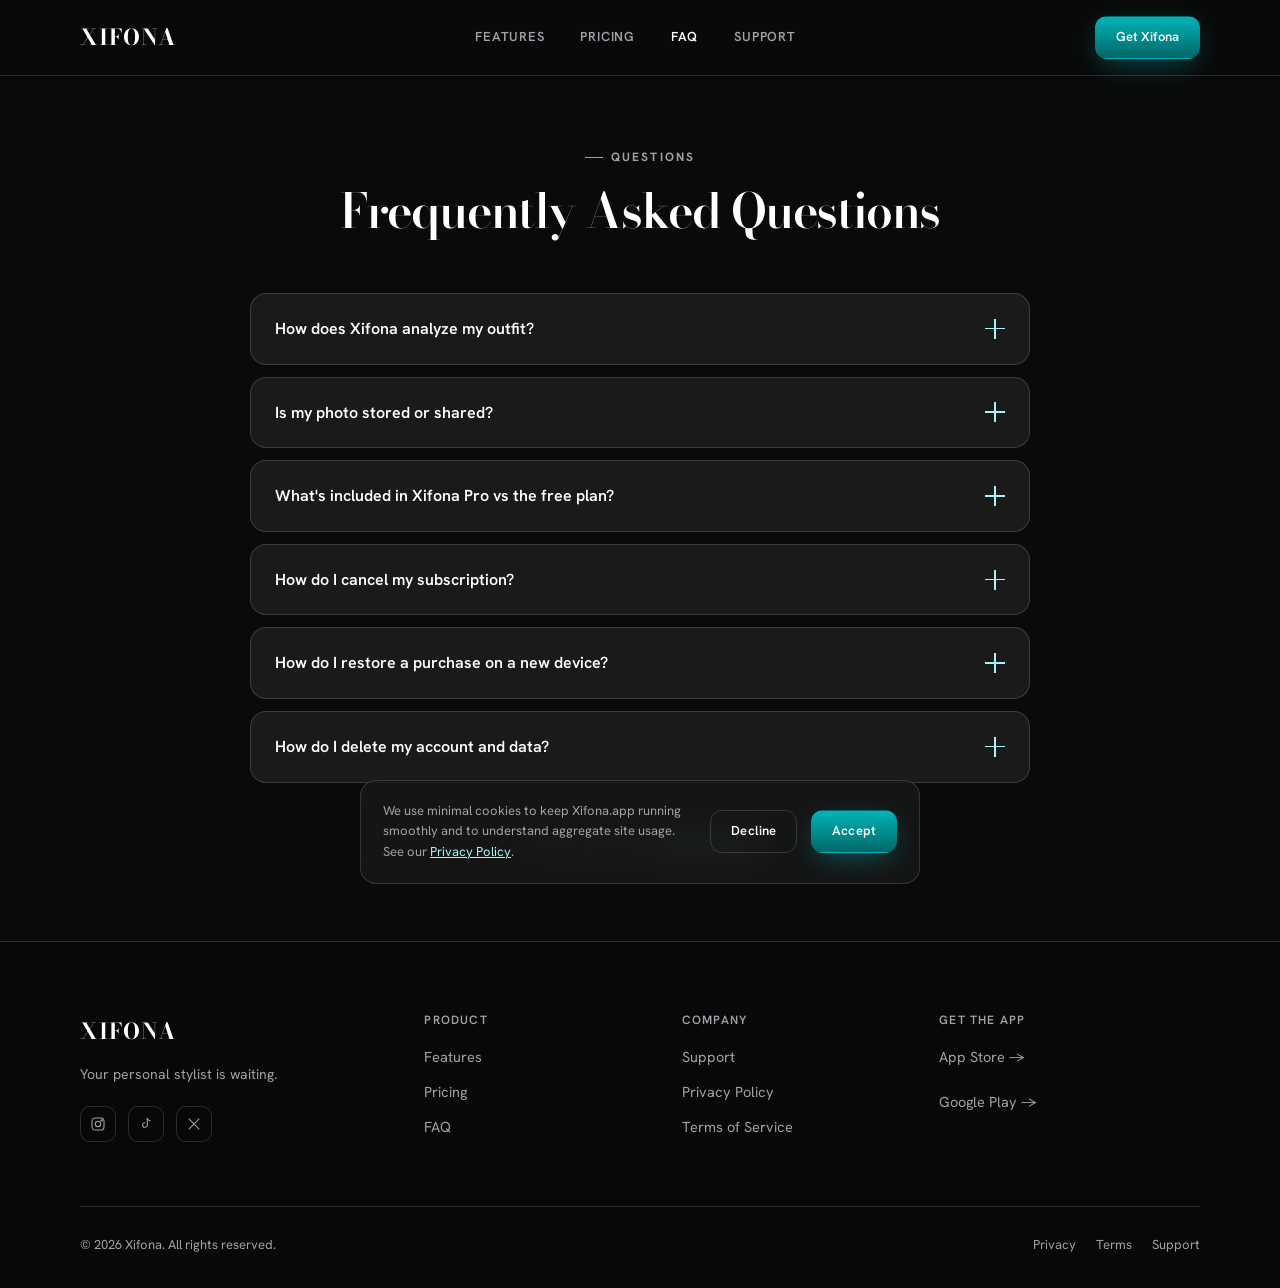
==== faq.html @ 8d1175ef "first commit" ====
<!doctype html>
<html lang="en">
<head>
<meta charset="UTF-8">
<meta name="viewport" content="width=device-width, initial-scale=1">
<title>FAQ — Xifona</title>
<meta name="description" content="Answers to common questions about how Xifona analyzes outfits, what's included in Xifona Pro, subscriptions, and account data.">
<link rel="canonical" href="https://www.xifona.app/faq.html">

<meta property="og:type" content="website">
<meta property="og:title" content="FAQ — Xifona">
<meta property="og:description" content="Answers to common questions about Xifona and Xifona Pro.">
<meta property="og:url" content="https://www.xifona.app/faq.html">
<meta property="og:image" content="https://www.xifona.app/images/og-image.jpg">
<meta property="og:site_name" content="Xifona">
<meta name="twitter:card" content="summary_large_image">

<link rel="icon" type="image/svg+xml" href="images/favicon.svg">
<link rel="manifest" href="site.webmanifest">
<meta name="theme-color" content="#0A0A0A">

<link rel="preconnect" href="https://fonts.googleapis.com">
<link rel="preconnect" href="https://fonts.gstatic.com" crossorigin>
<link href="https://fonts.googleapis.com/css2?family=Bodoni+Moda:ital,wght@0,500;0,600;0,700;1,500;1,600&amp;family=Hanken+Grotesk:wght@400;500;600;700&amp;display=swap" rel="stylesheet">
<link rel="stylesheet" href="css/style.css">

<script type="application/ld+json">
{
  "@context": "https://schema.org",
  "@type": "FAQPage",
  "mainEntity": [
    {"@type": "Question", "name": "How does Xifona analyze my outfit?", "acceptedAnswer": {"@type": "Answer", "text": "Xifona uses computer vision and AI style models to evaluate silhouette, color harmony, and fit from a single photo, returning a Style Score and specific feedback."}},
    {"@type": "Question", "name": "Is my photo stored or shared?", "acceptedAnswer": {"@type": "Answer", "text": "Photos are processed to provide analysis, comparison, and history features. We do not sell your photos. See our Privacy Policy for full details on storage and retention."}},
    {"@type": "Question", "name": "What's included in Xifona Pro vs the free plan?", "acceptedAnswer": {"@type": "Answer", "text": "Free includes 3 style credits. Xifona Pro includes 500 style credits, 40 visualized looks, advanced look analysis, advanced compare looks, improve outfit, and the full AI Style Lab."}},
    {"@type": "Question", "name": "How do I cancel my subscription?", "acceptedAnswer": {"@type": "Answer", "text": "Subscriptions are managed through the Apple App Store or Google Play. You can cancel anytime from your device's subscription settings, at least 24 hours before renewal."}},
    {"@type": "Question", "name": "How do I restore a purchase on a new device?", "acceptedAnswer": {"@type": "Answer", "text": "Sign in with the same Apple ID or Google account used for your original purchase, then use Restore Purchases in the app."}},
    {"@type": "Question", "name": "How do I delete my account and data?", "acceptedAnswer": {"@type": "Answer", "text": "Contact support with a deletion request and we will remove your account and associated data, subject to limited retention required by law or backups."}}
  ]
}
</script>
</head>
<body>
<a class="skip-link" href="#main">Skip to content</a>

<header class="site-header">
  <div class="container nav-inner">
    <a href="index.html" class="logo">XIFONA</a>
    <nav class="site-nav" aria-label="Primary">
      <a href="index.html#features">Features</a>
      <a href="pricing.html">Pricing</a>
      <a href="faq.html" class="active">FAQ</a>
      <a href="support.html">Support</a>
    </nav>
    <a href="pricing.html" class="btn btn-primary btn-small nav-cta">Get Xifona</a>
    <button class="nav-toggle" aria-label="Toggle menu" aria-expanded="false"><span></span></button>
  </div>
  <div class="mobile-menu" id="mobile-menu">
    <a href="index.html#features">Features</a>
    <a href="pricing.html">Pricing</a>
    <a href="faq.html">FAQ</a>
    <a href="support.html">Support</a>
    <a href="pricing.html" class="btn btn-primary btn-block">Get Xifona</a>
  </div>
</header>

<main id="main">
  <section style="padding-top:56px;">
    <div class="container">
      <div class="section-head center">
        <p class="eyebrow muted" style="justify-content:center">Questions</p>
        <h1 style="font-size:clamp(2.2rem,4.5vw,3rem);">Frequently Asked Questions</h1>
      </div>

      <div class="faq-list">
        <div class="faq-item">
          <button class="faq-question" aria-expanded="false">How does Xifona analyze my outfit?<span class="plus"></span></button>
          <div class="faq-answer"><div class="faq-answer-inner"><p>Xifona uses computer vision and AI style models to evaluate silhouette, color harmony, and fit from a single photo, returning a Style Score and specific, actionable feedback.</p></div></div>
        </div>
        <div class="faq-item">
          <button class="faq-question" aria-expanded="false">Is my photo stored or shared?<span class="plus"></span></button>
          <div class="faq-answer"><div class="faq-answer-inner"><p>Your photos are processed to power analysis, comparison, and look history. We don't sell your photos to third parties. Read the full <a href="privacy.html" style="color:var(--accent-cyan);text-decoration:underline;">Privacy Policy</a> for details on storage and retention.</p></div></div>
        </div>
        <div class="faq-item">
          <button class="faq-question" aria-expanded="false">What's included in Xifona Pro vs the free plan?<span class="plus"></span></button>
          <div class="faq-answer"><div class="faq-answer-inner"><p>Free includes 3 style credits. Xifona Pro includes 500 style credits, 40 visualized looks, advanced look analysis, advanced compare looks, improve outfit, and the full AI Style Lab. See the <a href="pricing.html" style="color:var(--accent-cyan);text-decoration:underline;">Pricing</a> page for the full breakdown.</p></div></div>
        </div>
        <div class="faq-item">
          <button class="faq-question" aria-expanded="false">How do I cancel my subscription?<span class="plus"></span></button>
          <div class="faq-answer"><div class="faq-answer-inner"><p>Subscriptions are billed and managed through the Apple App Store or Google Play. You can cancel anytime from your device's subscription settings — just do it at least 24 hours before your renewal date to avoid another charge.</p></div></div>
        </div>
        <div class="faq-item">
          <button class="faq-question" aria-expanded="false">How do I restore a purchase on a new device?<span class="plus"></span></button>
          <div class="faq-answer"><div class="faq-answer-inner"><p>Sign in with the same Apple ID or Google account used for your original purchase, then tap Restore Purchases in the app's settings.</p></div></div>
        </div>
        <div class="faq-item">
          <button class="faq-question" aria-expanded="false">How do I delete my account and data?<span class="plus"></span></button>
          <div class="faq-answer"><div class="faq-answer-inner"><p>Contact <a href="support.html" style="color:var(--accent-cyan);text-decoration:underline;">Support</a> with a deletion request and we'll remove your account and associated data, subject to limited retention required by law or backups.</p></div></div>
        </div>
      </div>

      <div class="text-center" style="margin-top:48px;">
        <p style="font-size:14px;">Still have questions? <a href="support.html" style="color:var(--accent-cyan);text-decoration:underline;">Contact Support</a></p>
      </div>
    </div>
  </section>
</main>

<footer class="site-footer">
  <div class="container">
    <div class="footer-grid">
      <div class="footer-brand">
        <span class="logo">XIFONA</span>
        <p>Your personal stylist is waiting.</p>
        <div class="social-icons">
          <a href="[INSTAGRAM_URL]" data-cfg-href="INSTAGRAM_URL" aria-label="Instagram"><svg width="16" height="16" viewBox="0 0 24 24" fill="none" stroke="currentColor" stroke-width="1.6"><rect x="3" y="3" width="18" height="18" rx="5"/><circle cx="12" cy="12" r="4"/><circle cx="17.5" cy="6.5" r="1"/></svg></a>
          <a href="[TIKTOK_URL]" data-cfg-href="TIKTOK_URL" aria-label="TikTok"><svg width="16" height="16" viewBox="0 0 24 24" fill="none" stroke="currentColor" stroke-width="1.6"><path d="M14 3v10.5a3.5 3.5 0 1 1-3-3.46"/><path d="M14 3c.5 2.5 2 4 5 4.5"/></svg></a>
          <a href="[X_URL]" data-cfg-href="X_URL" aria-label="X"><svg width="16" height="16" viewBox="0 0 24 24" fill="none" stroke="currentColor" stroke-width="1.6"><path d="M4 4l16 16M20 4 4 20"/></svg></a>
        </div>
      </div>
      <div class="footer-col">
        <h4>Product</h4>
        <a href="index.html#features">Features</a>
        <a href="pricing.html">Pricing</a>
        <a href="faq.html">FAQ</a>
      </div>
      <div class="footer-col">
        <h4>Company</h4>
        <a href="support.html">Support</a>
        <a href="privacy.html">Privacy Policy</a>
        <a href="terms.html">Terms of Service</a>
      </div>
      <div class="footer-col">
        <h4>Get The App</h4>
        <div class="footer-store">
          <a href="[APP_STORE_URL]" data-cfg-href="APP_STORE_URL">App Store &rarr;</a>
          <a href="[PLAY_STORE_URL]" data-cfg-href="PLAY_STORE_URL">Google Play &rarr;</a>
        </div>
      </div>
    </div>
    <div class="footer-bottom">
      <p>&copy; 2026 Xifona. All rights reserved.</p>
      <div class="footer-legal-links">
        <a href="privacy.html">Privacy</a>
        <a href="terms.html">Terms</a>
        <a href="support.html">Support</a>
      </div>
    </div>
  </div>
</footer>

<div class="cookie-banner" role="dialog" aria-label="Cookie consent">
  <p>We use minimal cookies to keep Xifona.app running smoothly and to understand aggregate site usage. See our <a href="privacy.html" style="color:var(--accent-cyan);text-decoration:underline;">Privacy Policy</a>.</p>
  <div class="btn-row">
    <button class="btn btn-ghost btn-small" data-cookie-action="declined">Decline</button>
    <button class="btn btn-primary btn-small" data-cookie-action="accepted">Accept</button>
  </div>
</div>

<script src="js/config.js"></script>
<script src="js/main.js"></script>
</body>
</html>
---- css/style.css ----
/* ==========================================================================
   Xifona — design tokens
   ========================================================================== */
:root {
  --bg: #0A0A0A;
  --surface: #1A1A1A;
  --surface-high: #2A2A2A;
  --text-primary: #FFFFFF;
  --text-secondary: #A1A1AA;
  --accent-cyan: #A5F3FC;
  --accent-silver: #C0C0C4;
  --tertiary: #E0E0FF;
  --border: rgba(255, 255, 255, 0.15);
  --error: #FFB4AB;
  --glass: rgba(26, 26, 26, 0.70);
  --btn-start: #00B3B6;
  --btn-end: #026768;
  --neon-purple: #9B5CFF;
  --electric-blue: #00D4FF;
  --deep-void: #07050F;

  --font-display: "Bodoni Moda", "Times New Roman", serif;
  --font-body: "Hanken Grotesk", -apple-system, BlinkMacSystemFont, "Segoe UI", sans-serif;

  --radius-card: 20px;
  --radius-btn: 12px;
  --radius-chip: 14px;

  --container-max: 1200px;
  --header-h: 76px;
}

/* ==========================================================================
   Reset
   ========================================================================== */
*, *::before, *::after { box-sizing: border-box; }
html { scroll-behavior: smooth; }
body, h1, h2, h3, h4, p, figure, blockquote, dl, dd, ul, ol { margin: 0; }
ul[class], ol[class] { list-style: none; padding: 0; }
img, picture, svg { display: block; max-width: 100%; }
input, button, textarea, select { font: inherit; color: inherit; }
button { cursor: pointer; }
a { color: inherit; text-decoration: none; }

@media (prefers-reduced-motion: reduce) {
  html { scroll-behavior: auto; }
  *, *::before, *::after {
    animation-duration: 0.01ms !important;
    animation-iteration-count: 1 !important;
    transition-duration: 0.01ms !important;
    scroll-behavior: auto !important;
  }
}

body {
  background: var(--bg);
  color: var(--text-primary);
  font-family: var(--font-body);
  font-size: 16px;
  line-height: 1.6;
  -webkit-font-smoothing: antialiased;
  overflow-x: hidden;
}

::selection { background: var(--btn-start); color: #05130f; }

a:focus-visible,
button:focus-visible,
input:focus-visible,
textarea:focus-visible {
  outline: 2px solid var(--accent-cyan);
  outline-offset: 3px;
  border-radius: 4px;
}

.container {
  width: 100%;
  max-width: var(--container-max);
  margin-inline: auto;
  padding-inline: 24px;
}

@media (min-width: 768px) {
  .container { padding-inline: 40px; }
}

.visually-hidden {
  position: absolute;
  width: 1px; height: 1px;
  padding: 0; margin: -1px;
  overflow: hidden;
  clip: rect(0, 0, 0, 0);
  white-space: nowrap;
  border: 0;
}

.skip-link {
  position: absolute;
  left: 16px; top: -60px;
  background: var(--surface-high);
  color: var(--text-primary);
  padding: 10px 18px;
  border-radius: 8px;
  z-index: 1000;
  transition: top 0.2s ease;
}
.skip-link:focus { top: 16px; }

/* ==========================================================================
   Typography
   ========================================================================== */
h1, h2, h3, h4 {
  font-family: var(--font-display);
  font-weight: 600;
  line-height: 1.08;
  letter-spacing: -0.02em;
  color: var(--text-primary);
}

h1 { font-size: clamp(2.6rem, 6vw, 4.6rem); letter-spacing: -0.03em; }
h2 { font-size: clamp(2rem, 4.2vw, 3rem); }
h3 { font-size: clamp(1.3rem, 2.2vw, 1.7rem); font-weight: 600; }
h4 { font-size: 1.05rem; font-weight: 600; }

em, i.italic { font-style: italic; color: var(--btn-start); }

p { color: var(--text-secondary); }
p.lead { font-size: clamp(1.05rem, 1.6vw, 1.25rem); color: var(--text-secondary); }

.eyebrow {
  display: inline-flex;
  align-items: center;
  gap: 8px;
  font-family: var(--font-body);
  font-size: 12px;
  font-weight: 700;
  letter-spacing: 0.18em;
  text-transform: uppercase;
  color: var(--accent-cyan);
  margin-bottom: 18px;
}
.eyebrow::before {
  content: "";
  width: 18px; height: 1px;
  background: var(--accent-cyan);
  display: inline-block;
}
.eyebrow.muted { color: var(--text-secondary); }
.eyebrow.muted::before { background: var(--text-secondary); }

.section-head { max-width: 640px; margin-bottom: 56px; }
.section-head.center { margin-inline: auto; text-align: center; }
.section-head p { margin-top: 16px; }

/* ==========================================================================
   Buttons
   ========================================================================== */
.btn {
  display: inline-flex;
  align-items: center;
  justify-content: center;
  gap: 8px;
  padding: 15px 30px;
  border-radius: var(--radius-btn);
  font-family: var(--font-body);
  font-weight: 600;
  font-size: 15px;
  letter-spacing: 0.01em;
  border: 1px solid transparent;
  transition: transform 0.2s ease, box-shadow 0.2s ease, background 0.2s ease, border-color 0.2s ease;
  white-space: nowrap;
}

.btn-primary {
  background: linear-gradient(180deg, var(--btn-start) 0%, var(--btn-end) 100%);
  color: #FFFFFF;
  box-shadow: 0 8px 30px -8px rgba(0, 179, 182, 0.55);
}
.btn-primary:hover { transform: translateY(-2px); box-shadow: 0 12px 36px -6px rgba(0, 179, 182, 0.7); }

.btn-ghost {
  background: transparent;
  border-color: var(--border);
  color: var(--text-primary);
}
.btn-ghost:hover { border-color: var(--accent-silver); background: rgba(255,255,255,0.04); }

.btn-premium {
  background: linear-gradient(135deg, var(--neon-purple) 0%, var(--electric-blue) 100%);
  color: #FFFFFF;
  box-shadow: 0 8px 30px -8px rgba(155, 92, 255, 0.55);
}
.btn-premium:hover { transform: translateY(-2px); box-shadow: 0 12px 36px -6px rgba(0, 212, 255, 0.6); }

.btn-small { padding: 10px 20px; font-size: 13px; }
.btn-block { width: 100%; }

.btn-row {
  display: flex;
  flex-wrap: wrap;
  gap: 14px;
  align-items: center;
}

/* Store badges */
.store-badges {
  display: flex;
  flex-wrap: wrap;
  gap: 12px;
  margin-top: 8px;
}
.store-badge {
  display: inline-flex;
  align-items: center;
  gap: 10px;
  padding: 10px 18px;
  background: var(--surface);
  border: 1px solid var(--border);
  border-radius: 12px;
  transition: border-color 0.2s ease, transform 0.2s ease;
}
.store-badge:hover { border-color: var(--accent-silver); transform: translateY(-2px); }
.store-badge svg { flex-shrink: 0; }
.store-badge .store-text { display: flex; flex-direction: column; line-height: 1.15; }
.store-badge .store-text small { font-size: 10.5px; color: var(--text-secondary); letter-spacing: 0.03em; }
.store-badge .store-text strong { font-size: 15.5px; font-weight: 600; font-family: var(--font-body); color: var(--text-primary); }

/* ==========================================================================
   Header / Nav
   ========================================================================== */
.site-header {
  position: sticky;
  top: 0;
  z-index: 500;
  height: var(--header-h);
  display: flex;
  align-items: center;
  background: rgba(10, 10, 10, 0.72);
  backdrop-filter: blur(16px) saturate(140%);
  -webkit-backdrop-filter: blur(16px) saturate(140%);
  border-bottom: 1px solid var(--border);
}

.nav-inner {
  display: flex;
  align-items: center;
  justify-content: space-between;
  gap: 24px;
}

.logo {
  font-family: var(--font-display);
  font-size: 22px;
  font-weight: 700;
  letter-spacing: 0.04em;
  color: var(--text-primary);
}

.site-nav {
  display: none;
  align-items: center;
  gap: 36px;
}
.site-nav a {
  font-size: 13px;
  font-weight: 600;
  letter-spacing: 0.06em;
  text-transform: uppercase;
  color: var(--text-secondary);
  transition: color 0.2s ease;
}
.site-nav a:hover, .site-nav a.active { color: var(--text-primary); }

.nav-cta { display: none; }

.nav-toggle {
  display: flex;
  align-items: center;
  justify-content: center;
  width: 40px; height: 40px;
  background: transparent;
  border: 1px solid var(--border);
  border-radius: 10px;
  position: relative;
}
.nav-toggle span,
.nav-toggle span::before,
.nav-toggle span::after {
  content: "";
  display: block;
  width: 18px; height: 1.5px;
  background: var(--text-primary);
  position: relative;
  transition: transform 0.25s ease, opacity 0.25s ease;
}
.nav-toggle span::before { position: absolute; top: -6px; }
.nav-toggle span::after { position: absolute; top: 6px; }
.nav-toggle[aria-expanded="true"] span { background: transparent; }
.nav-toggle[aria-expanded="true"] span::before { transform: translateY(6px) rotate(45deg); }
.nav-toggle[aria-expanded="true"] span::after { transform: translateY(-6px) rotate(-45deg); }

.mobile-menu {
  position: fixed;
  inset: var(--header-h) 0 0 0;
  background: rgba(10, 10, 10, 0.98);
  backdrop-filter: blur(20px);
  z-index: 490;
  display: flex;
  flex-direction: column;
  padding: 32px 24px;
  gap: 8px;
  transform: translateY(-8px);
  opacity: 0;
  pointer-events: none;
  transition: opacity 0.25s ease, transform 0.25s ease;
}
.mobile-menu.open { opacity: 1; transform: translateY(0); pointer-events: auto; }
.mobile-menu a {
  padding: 16px 4px;
  border-bottom: 1px solid var(--border);
  font-size: 17px;
  font-weight: 600;
  color: var(--text-primary);
}
.mobile-menu .btn { margin-top: 20px; }

@media (min-width: 900px) {
  .site-nav { display: flex; }
  .nav-cta { display: inline-flex; }
  .nav-toggle { display: none; }
  .mobile-menu { display: none; }
}

/* ==========================================================================
   Hero
   ========================================================================== */
.hero {
  position: relative;
  padding: 64px 0 96px;
  overflow: hidden;
}
.hero::before {
  content: "";
  position: absolute;
  top: -20%; left: 50%;
  width: 900px; height: 900px;
  transform: translateX(-50%);
  background: radial-gradient(circle, rgba(0, 179, 182, 0.16) 0%, rgba(0, 179, 182, 0) 65%);
  pointer-events: none;
}

.hero-grid {
  position: relative;
  display: grid;
  gap: 56px;
  align-items: center;
}

.hero-copy h1 { margin-bottom: 22px; }
.hero-copy p.lead { max-width: 480px; margin-bottom: 34px; }

.hero-visual { position: relative; display: flex; justify-content: center; }

@media (min-width: 960px) {
  .hero-grid { grid-template-columns: 1fr 0.9fr; gap: 40px; }
  .hero-visual { justify-content: flex-end; }
}

/* Phone mockup */
.phone-mock {
  position: relative;
  width: 280px;
  aspect-ratio: 9 / 19.5;
  background: linear-gradient(160deg, #151515, #0c0c0c);
  border-radius: 46px;
  border: 1px solid var(--border);
  padding: 12px;
  box-shadow:
    0 0 0 8px rgba(255,255,255,0.02),
    0 40px 80px -20px rgba(0, 179, 182, 0.35),
    0 20px 60px -10px rgba(0,0,0,0.6);
}
.phone-mock .phone-notch {
  position: absolute;
  top: 12px; left: 50%;
  transform: translateX(-50%);
  width: 90px; height: 22px;
  background: #0c0c0c;
  border-radius: 14px;
  z-index: 3;
}
.phone-screen {
  width: 100%; height: 100%;
  background: linear-gradient(180deg, #141414 0%, #0a0a0a 100%);
  border-radius: 34px;
  overflow: hidden;
  position: relative;
  display: flex;
  flex-direction: column;
  padding: 26px 16px 16px;
}
.phone-screen .ps-label {
  font-size: 9px;
  letter-spacing: 0.14em;
  text-transform: uppercase;
  color: var(--text-secondary);
  margin-bottom: 8px;
}
.phone-screen .ps-title {
  font-family: var(--font-display);
  font-size: 17px;
  margin-bottom: 14px;
}
.score-ring {
  width: 108px; height: 108px;
  border-radius: 50%;
  margin: 6px auto 14px;
  display: flex;
  align-items: center;
  justify-content: center;
  background: conic-gradient(var(--btn-start) 0deg 306deg, rgba(255,255,255,0.08) 306deg 360deg);
  position: relative;
}
.score-ring::before {
  content: "";
  position: absolute;
  inset: 8px;
  border-radius: 50%;
  background: #101010;
}
.score-ring .score-value {
  position: relative;
  font-family: var(--font-display);
  font-size: 28px;
  font-weight: 700;
  z-index: 2;
}
.score-ring .score-value small { display: block; font-family: var(--font-body); font-size: 9px; color: var(--text-secondary); font-weight: 500; letter-spacing: 0.1em; }
.phone-tags { display: flex; gap: 6px; flex-wrap: wrap; justify-content: center; margin-bottom: 14px; }
.phone-tags span {
  font-size: 9.5px;
  padding: 5px 10px;
  border-radius: 999px;
  border: 1px solid var(--border);
  color: var(--text-secondary);
  letter-spacing: 0.03em;
}
.phone-card-mini {
  margin-top: auto;
  background: var(--glass);
  border: 1px solid var(--border);
  border-radius: 14px;
  padding: 12px;
  display: flex;
  align-items: center;
  gap: 10px;
}
.phone-card-mini .chip-sm {
  width: 30px; height: 30px;
  border-radius: 9px;
  background: linear-gradient(135deg, var(--neon-purple), var(--electric-blue));
  flex-shrink: 0;
}
.phone-card-mini .mini-text strong { display: block; font-size: 11.5px; }
.phone-card-mini .mini-text span { font-size: 10px; color: var(--text-secondary); }

.phone-glow {
  position: absolute;
  inset: -40px;
  background: radial-gradient(circle at 50% 40%, rgba(0, 179, 182, 0.25), transparent 60%);
  filter: blur(10px);
  z-index: -1;
}

/* ==========================================================================
   Icon chips
   ========================================================================== */
.chip {
  width: 52px; height: 52px;
  border-radius: var(--radius-chip);
  display: flex;
  align-items: center;
  justify-content: center;
  background: linear-gradient(180deg, var(--btn-start) 0%, var(--btn-end) 100%);
  color: #fff;
  margin-bottom: 22px;
  box-shadow: 0 10px 24px -10px rgba(0, 179, 182, 0.55);
}
.chip svg { width: 24px; height: 24px; }
.chip.chip-premium {
  background: linear-gradient(135deg, var(--neon-purple) 0%, var(--electric-blue) 100%);
  box-shadow: 0 10px 24px -10px rgba(155, 92, 255, 0.55);
}

/* ==========================================================================
   Cards / Sections
   ========================================================================== */
section { padding: 88px 0; }

.card {
  background: var(--surface);
  border: 1px solid var(--border);
  border-radius: var(--radius-card);
  padding: 32px;
  height: 100%;
  transition: border-color 0.25s ease, transform 0.25s ease, background 0.25s ease;
}
.card:hover { border-color: rgba(255,255,255,0.28); transform: translateY(-4px); background: var(--surface-high); }
.card h3 { margin-bottom: 10px; }
.card p { font-size: 14.5px; }

.grid {
  display: grid;
  gap: 24px;
  grid-template-columns: 1fr;
}
@media (min-width: 640px) { .grid.cols-2 { grid-template-columns: repeat(2, 1fr); } }
@media (min-width: 960px) {
  .grid.cols-3 { grid-template-columns: repeat(3, 1fr); }
  .grid.cols-4 { grid-template-columns: repeat(4, 1fr); }
}

.section-alt { background: linear-gradient(180deg, rgba(255,255,255,0.015), transparent); border-top: 1px solid var(--border); border-bottom: 1px solid var(--border); }

/* Premium / deep void section */
.section-void {
  position: relative;
  background: var(--deep-void);
  overflow: hidden;
}
.section-void::before {
  content: "";
  position: absolute;
  top: -30%; left: 10%;
  width: 600px; height: 600px;
  background: radial-gradient(circle, rgba(155, 92, 255, 0.25), transparent 65%);
  filter: blur(20px);
}
.section-void::after {
  content: "";
  position: absolute;
  bottom: -30%; right: 5%;
  width: 600px; height: 600px;
  background: radial-gradient(circle, rgba(0, 212, 255, 0.2), transparent 65%);
  filter: blur(20px);
}
.section-void .container { position: relative; }

.glass-card {
  background: var(--glass);
  border: 1px solid var(--border);
  border-radius: var(--radius-card);
  padding: 28px;
  backdrop-filter: blur(14px);
  -webkit-backdrop-filter: blur(14px);
}

.badge-pill {
  display: inline-flex;
  align-items: center;
  gap: 6px;
  padding: 6px 14px;
  border-radius: 999px;
  font-size: 11px;
  font-weight: 700;
  letter-spacing: 0.1em;
  text-transform: uppercase;
  background: linear-gradient(135deg, rgba(155,92,255,0.18), rgba(0,212,255,0.18));
  border: 1px solid rgba(155,92,255,0.4);
  color: var(--tertiary);
}

/* ==========================================================================
   Occasion / style-vibe pills (feature: AI Outfit Recommendation)
   ========================================================================== */
.pill-row { display: flex; flex-wrap: wrap; gap: 10px; margin-top: 18px; }
.pill {
  padding: 9px 16px;
  border-radius: 999px;
  border: 1px solid var(--border);
  font-size: 12.5px;
  font-weight: 600;
  color: var(--text-secondary);
  background: rgba(255,255,255,0.02);
}

/* ==========================================================================
   Testimonials / social proof
   ========================================================================== */
.proof-strip {
  display: flex;
  flex-wrap: wrap;
  align-items: center;
  justify-content: center;
  gap: 40px;
  padding: 28px 0;
}
.proof-placeholder {
  border: 1px dashed var(--border);
  border-radius: 12px;
  padding: 14px 22px;
  font-size: 12px;
  letter-spacing: 0.08em;
  text-transform: uppercase;
  color: var(--text-secondary);
}

/* ==========================================================================
   Pricing
   ========================================================================== */
.pricing-hero { text-align: center; padding-bottom: 40px; }
.price-card {
  max-width: 480px;
  margin: 0 auto;
  background: linear-gradient(180deg, var(--surface) 0%, var(--surface) 100%);
  border: 1px solid rgba(0, 179, 182, 0.4);
  border-radius: 24px;
  padding: 40px 36px;
  text-align: center;
  position: relative;
  box-shadow: 0 0 0 1px rgba(0,179,182,0.08), 0 30px 80px -30px rgba(0, 179, 182, 0.4);
}
.price-card .plan-name { font-family: var(--font-display); font-size: 1.6rem; margin-bottom: 6px; }
.price-card .plan-price { font-family: var(--font-display); font-size: 3.2rem; font-weight: 700; margin: 18px 0 4px; }
.price-card .plan-price span { font-family: var(--font-body); font-size: 15px; color: var(--text-secondary); font-weight: 500; }
.price-card .plan-trial { color: var(--accent-cyan); font-size: 13px; font-weight: 600; letter-spacing: 0.04em; text-transform: uppercase; margin-bottom: 28px; }
.price-card .btn { width: 100%; margin-top: 8px; }
.price-note { text-align: center; color: var(--text-secondary); font-size: 13px; margin-top: 18px; }

.compare-table-wrap { overflow-x: auto; margin-top: 64px; border-radius: var(--radius-card); border: 1px solid var(--border); }
table.compare-table { width: 100%; border-collapse: collapse; min-width: 560px; background: var(--surface); }
table.compare-table th, table.compare-table td {
  padding: 18px 20px;
  text-align: center;
  border-bottom: 1px solid var(--border);
  font-size: 14.5px;
}
table.compare-table th:first-child, table.compare-table td:first-child { text-align: left; color: var(--text-primary); font-weight: 500; }
table.compare-table thead th {
  font-family: var(--font-display);
  font-size: 1.05rem;
  font-weight: 600;
  padding-top: 24px;
  padding-bottom: 20px;
}
table.compare-table thead th.col-pro { color: var(--btn-start); background: rgba(0,179,182,0.06); }
table.compare-table tbody td.col-pro { background: rgba(0,179,182,0.05); }
table.compare-table tbody tr:last-child td { border-bottom: none; }
.check { color: var(--btn-start); font-weight: 700; }
.dash { color: var(--text-secondary); }

/* ==========================================================================
   FAQ accordion
   ========================================================================== */
.faq-list { max-width: 780px; margin: 0 auto; display: flex; flex-direction: column; gap: 12px; }
.faq-item {
  background: var(--surface);
  border: 1px solid var(--border);
  border-radius: 16px;
  overflow: hidden;
}
.faq-question {
  width: 100%;
  display: flex;
  align-items: center;
  justify-content: space-between;
  gap: 16px;
  padding: 22px 24px;
  background: transparent;
  border: none;
  text-align: left;
  font-family: var(--font-body);
  font-weight: 600;
  font-size: 16px;
  color: var(--text-primary);
}
.faq-question .plus { flex-shrink: 0; width: 20px; height: 20px; position: relative; }
.faq-question .plus::before, .faq-question .plus::after {
  content: "";
  position: absolute;
  background: var(--accent-cyan);
  transition: transform 0.25s ease;
}
.faq-question .plus::before { top: 9px; left: 0; width: 20px; height: 1.5px; }
.faq-question .plus::after { left: 9px; top: 0; width: 1.5px; height: 20px; }
.faq-item.open .faq-question .plus::after { transform: rotate(90deg); opacity: 0; }
.faq-answer {
  max-height: 0;
  overflow: hidden;
  transition: max-height 0.3s ease;
}
.faq-answer-inner { padding: 0 24px 22px; }
.faq-answer-inner p { font-size: 14.5px; }
.faq-item.open .faq-answer { max-height: 400px; }

/* ==========================================================================
   Legal pages
   ========================================================================== */
.legal-page { padding: 72px 0 100px; }
.legal-meta { color: var(--text-secondary); font-size: 13px; margin-bottom: 40px; letter-spacing: 0.03em; }
.legal-content { max-width: 760px; }
.legal-content h2 { font-size: 1.4rem; margin-top: 44px; margin-bottom: 14px; }
.legal-content h2:first-child { margin-top: 0; }
.legal-content p { margin-bottom: 14px; font-size: 15px; }
.legal-content ul { margin: 0 0 14px; padding-left: 20px; list-style: disc; }
.legal-content li { color: var(--text-secondary); font-size: 15px; margin-bottom: 8px; }
.legal-content a { color: var(--accent-cyan); text-decoration: underline; text-underline-offset: 3px; }
.legal-toc {
  display: flex;
  flex-wrap: wrap;
  gap: 10px;
  margin-bottom: 48px;
  padding: 20px;
  background: var(--surface);
  border: 1px solid var(--border);
  border-radius: 16px;
}
.legal-toc a { font-size: 12.5px; color: var(--text-secondary); padding: 6px 12px; border-radius: 999px; border: 1px solid var(--border); }
.legal-toc a:hover { color: var(--text-primary); border-color: var(--accent-silver); }

/* ==========================================================================
   Support / Contact
   ========================================================================== */
.support-grid { display: grid; gap: 48px; grid-template-columns: 1fr; }
@media (min-width: 900px) { .support-grid { grid-template-columns: 1fr 1fr; } }

.topic-list { display: flex; flex-direction: column; gap: 14px; }
.topic-item {
  display: flex;
  gap: 16px;
  padding: 20px;
  background: var(--surface);
  border: 1px solid var(--border);
  border-radius: 14px;
}
.topic-item .chip { width: 40px; height: 40px; margin-bottom: 0; flex-shrink: 0; border-radius: 11px; }
.topic-item .chip svg { width: 18px; height: 18px; }
.topic-item h4 { margin-bottom: 4px; font-size: 14.5px; }
.topic-item p { font-size: 13px; margin: 0; }

.form-field { margin-bottom: 20px; }
.form-field label {
  display: block;
  font-size: 12px;
  font-weight: 700;
  letter-spacing: 0.08em;
  text-transform: uppercase;
  color: var(--text-secondary);
  margin-bottom: 8px;
}
.form-field input, .form-field textarea, .form-field select {
  width: 100%;
  padding: 14px 16px;
  background: var(--surface);
  border: 1px solid var(--border);
  border-radius: 10px;
  color: var(--text-primary);
  font-size: 14.5px;
  transition: border-color 0.2s ease;
}
.form-field input:focus, .form-field textarea:focus, .form-field select:focus {
  border-color: var(--accent-cyan);
  outline: none;
}
.form-field textarea { resize: vertical; min-height: 130px; }
.form-note { font-size: 12.5px; color: var(--text-secondary); margin-top: 14px; }
.form-status { font-size: 13.5px; margin-top: 14px; display: none; }
.form-status.success { display: block; color: var(--accent-cyan); }
.form-status.error { display: block; color: var(--error); }

/* ==========================================================================
   404
   ========================================================================== */
.error-page {
  min-height: calc(100vh - var(--header-h));
  display: flex;
  align-items: center;
  justify-content: center;
  text-align: center;
  padding: 80px 24px;
}
.error-page .error-code {
  font-family: var(--font-display);
  font-size: clamp(5rem, 16vw, 9rem);
  line-height: 1;
  background: linear-gradient(135deg, var(--neon-purple), var(--electric-blue));
  -webkit-background-clip: text;
  background-clip: text;
  color: transparent;
  margin-bottom: 12px;
}

/* ==========================================================================
   Final CTA band
   ========================================================================== */
.cta-band {
  text-align: center;
  position: relative;
  padding: 100px 0;
}
.cta-band h2 { margin-bottom: 20px; }
.cta-band p.lead { max-width: 460px; margin: 0 auto 36px; }
.cta-band .store-badges { justify-content: center; }

/* ==========================================================================
   Footer
   ========================================================================== */
.site-footer {
  border-top: 1px solid var(--border);
  padding: 72px 0 32px;
  background: #080808;
}
.footer-grid {
  display: grid;
  gap: 40px;
  grid-template-columns: 1fr;
  margin-bottom: 56px;
}
@media (min-width: 720px) { .footer-grid { grid-template-columns: 1.4fr 1fr 1fr 1.2fr; } }
.footer-brand p { margin-top: 14px; font-size: 14px; max-width: 240px; }
.footer-col h4 {
  font-size: 12px;
  letter-spacing: 0.1em;
  text-transform: uppercase;
  color: var(--text-secondary);
  margin-bottom: 18px;
  font-family: var(--font-body);
}
.footer-col a { display: block; font-size: 14.5px; color: var(--text-secondary); margin-bottom: 12px; transition: color 0.2s ease; }
.footer-col a:hover { color: var(--text-primary); }
.footer-store { display: flex; flex-direction: column; gap: 10px; }
.social-icons { display: flex; gap: 12px; margin-top: 20px; }
.social-icons a {
  width: 36px; height: 36px;
  display: flex; align-items: center; justify-content: center;
  border: 1px solid var(--border);
  border-radius: 10px;
  color: var(--text-secondary);
}
.social-icons a:hover { color: var(--text-primary); border-color: var(--accent-silver); }
.footer-bottom {
  display: flex;
  flex-wrap: wrap;
  gap: 16px;
  justify-content: space-between;
  align-items: center;
  padding-top: 28px;
  border-top: 1px solid var(--border);
  font-size: 13px;
  color: var(--text-secondary);
}
.footer-legal-links { display: flex; gap: 20px; flex-wrap: wrap; }
.footer-legal-links a { color: var(--text-secondary); }
.footer-legal-links a:hover { color: var(--text-primary); }

/* ==========================================================================
   Cookie banner
   ========================================================================== */
.cookie-banner {
  position: fixed;
  left: 16px; right: 16px; bottom: 16px;
  z-index: 800;
  max-width: 560px;
  margin-inline: auto;
  background: var(--glass);
  backdrop-filter: blur(16px);
  -webkit-backdrop-filter: blur(16px);
  border: 1px solid var(--border);
  border-radius: 16px;
  padding: 20px 22px;
  display: flex;
  flex-wrap: wrap;
  gap: 16px;
  align-items: center;
  justify-content: space-between;
  transform: translateY(140%);
  transition: transform 0.4s ease;
}
.cookie-banner.show { transform: translateY(0); }
.cookie-banner p { font-size: 13px; margin: 0; color: var(--text-secondary); flex: 1 1 240px; }
.cookie-banner .btn { flex-shrink: 0; }

/* ==========================================================================
   Utilities
   ========================================================================== */
.mt-0 { margin-top: 0; }
.text-center { text-align: center; }
.reveal { opacity: 0; transform: translateY(18px); transition: opacity 0.6s ease, transform 0.6s ease; }
.reveal.in-view { opacity: 1; transform: translateY(0); }
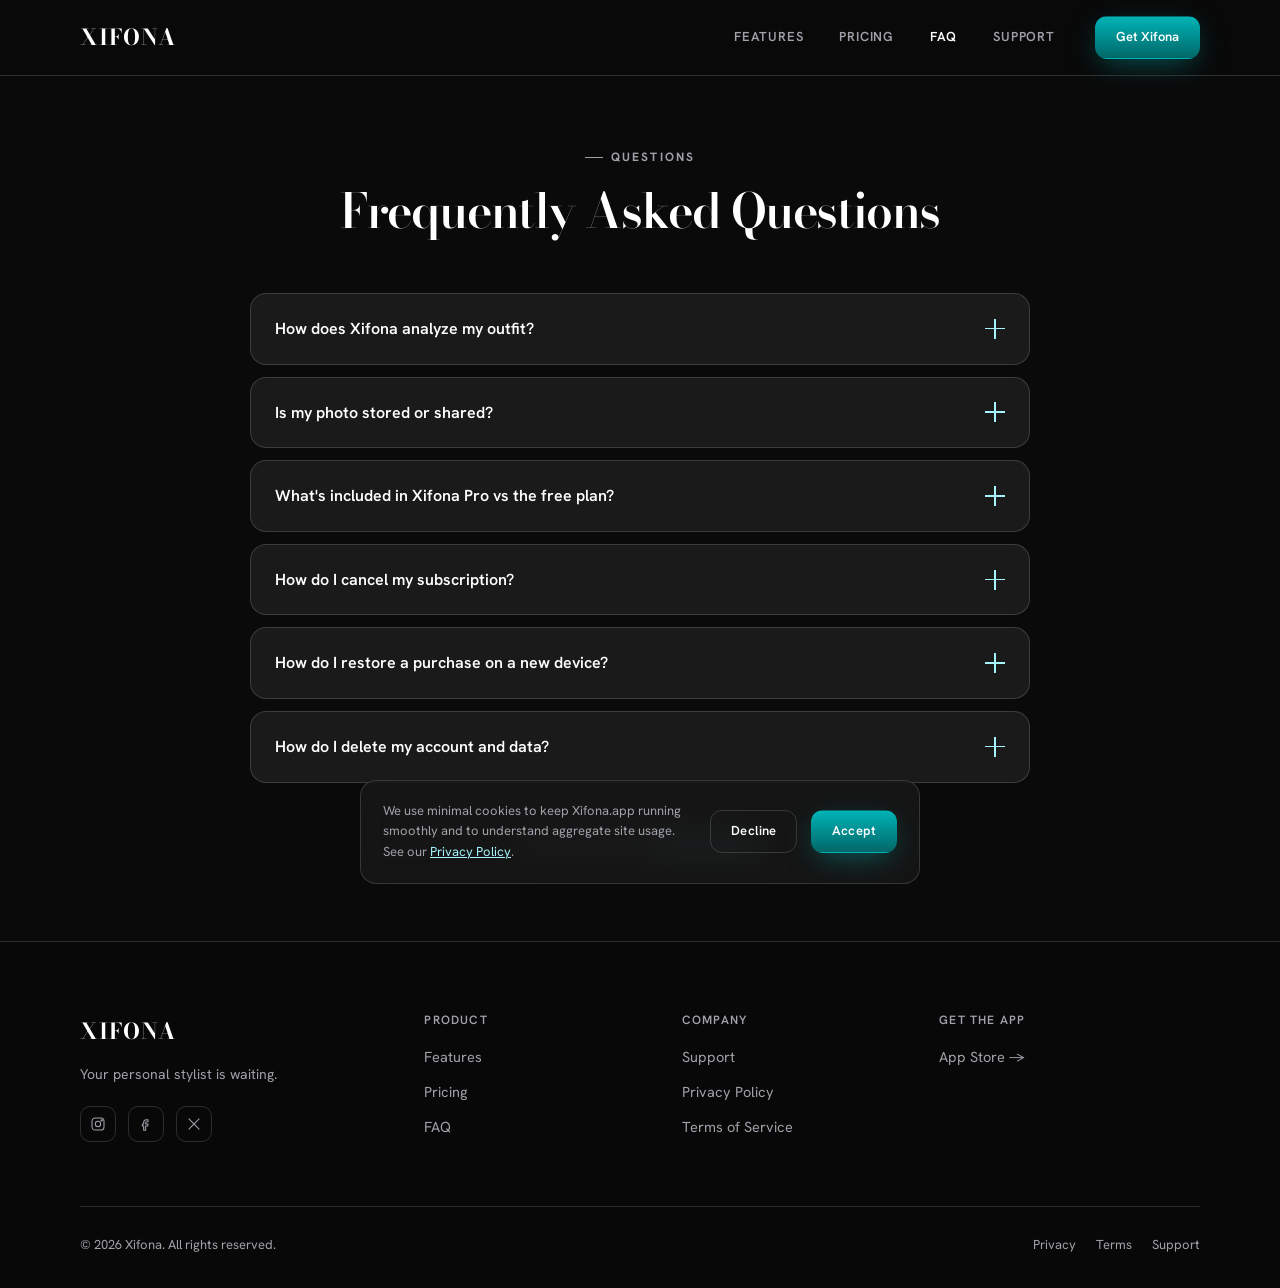
==== commit 1de1a0be: "feat: added to google search console" ====
--- a/faq.html
+++ b/faq.html
@@ -1,30 +1,34 @@
 <!doctype html>
 <html lang="en">
+
 <head>
-<meta charset="UTF-8">
-<meta name="viewport" content="width=device-width, initial-scale=1">
-<title>FAQ — Xifona</title>
-<meta name="description" content="Answers to common questions about how Xifona analyzes outfits, what's included in Xifona Pro, subscriptions, and account data.">
-<link rel="canonical" href="https://www.xifona.app/faq.html">
-
-<meta property="og:type" content="website">
-<meta property="og:title" content="FAQ — Xifona">
-<meta property="og:description" content="Answers to common questions about Xifona and Xifona Pro.">
-<meta property="og:url" content="https://www.xifona.app/faq.html">
-<meta property="og:image" content="https://www.xifona.app/images/og-image.jpg">
-<meta property="og:site_name" content="Xifona">
-<meta name="twitter:card" content="summary_large_image">
-
-<link rel="icon" type="image/svg+xml" href="images/favicon.svg">
-<link rel="manifest" href="site.webmanifest">
-<meta name="theme-color" content="#0A0A0A">
-
-<link rel="preconnect" href="https://fonts.googleapis.com">
-<link rel="preconnect" href="https://fonts.gstatic.com" crossorigin>
-<link href="https://fonts.googleapis.com/css2?family=Bodoni+Moda:ital,wght@0,500;0,600;0,700;1,500;1,600&amp;family=Hanken+Grotesk:wght@400;500;600;700&amp;display=swap" rel="stylesheet">
-<link rel="stylesheet" href="css/style.css">
-
-<script type="application/ld+json">
+  <meta charset="UTF-8">
+  <meta name="viewport" content="width=device-width, initial-scale=1">
+  <title>FAQ — Xifona</title>
+  <meta name="description"
+    content="Answers to common questions about how Xifona analyzes outfits, what's included in Xifona Pro, subscriptions, and account data.">
+  <link rel="canonical" href="https://www.xifona.app/faq.html">
+
+  <meta property="og:type" content="website">
+  <meta property="og:title" content="FAQ — Xifona">
+  <meta property="og:description" content="Answers to common questions about Xifona and Xifona Pro.">
+  <meta property="og:url" content="https://www.xifona.app/faq.html">
+  <meta property="og:image" content="https://www.xifona.app/images/og-image.jpg">
+  <meta property="og:site_name" content="Xifona">
+  <meta name="twitter:card" content="summary_large_image">
+
+  <link rel="icon" type="image/svg+xml" href="images/favicon.svg">
+  <link rel="manifest" href="site.webmanifest">
+  <meta name="theme-color" content="#0A0A0A">
+
+  <link rel="preconnect" href="https://fonts.googleapis.com">
+  <link rel="preconnect" href="https://fonts.gstatic.com" crossorigin>
+  <link
+    href="https://fonts.googleapis.com/css2?family=Bodoni+Moda:ital,wght@0,500;0,600;0,700;1,500;1,600&amp;family=Hanken+Grotesk:wght@400;500;600;700&amp;display=swap"
+    rel="stylesheet">
+  <link rel="stylesheet" href="css/style.css">
+
+  <script type="application/ld+json">
 {
   "@context": "https://schema.org",
   "@type": "FAQPage",
@@ -32,131 +36,188 @@
     {"@type": "Question", "name": "How does Xifona analyze my outfit?", "acceptedAnswer": {"@type": "Answer", "text": "Xifona uses computer vision and AI style models to evaluate silhouette, color harmony, and fit from a single photo, returning a Style Score and specific feedback."}},
     {"@type": "Question", "name": "Is my photo stored or shared?", "acceptedAnswer": {"@type": "Answer", "text": "Photos are processed to provide analysis, comparison, and history features. We do not sell your photos. See our Privacy Policy for full details on storage and retention."}},
     {"@type": "Question", "name": "What's included in Xifona Pro vs the free plan?", "acceptedAnswer": {"@type": "Answer", "text": "Free includes 3 style credits. Xifona Pro includes 500 style credits, 40 visualized looks, advanced look analysis, advanced compare looks, improve outfit, and the full AI Style Lab."}},
-    {"@type": "Question", "name": "How do I cancel my subscription?", "acceptedAnswer": {"@type": "Answer", "text": "Subscriptions are managed through the Apple App Store or Google Play. You can cancel anytime from your device's subscription settings, at least 24 hours before renewal."}},
+    {"@type": "Question", "name": "How do I cancel my subscription?", "acceptedAnswer": {"@type": "Answer", "text": "Subscriptions are managed through the Apple App Store. You can cancel anytime from your device's subscription settings, at least 24 hours before renewal."}},
     {"@type": "Question", "name": "How do I restore a purchase on a new device?", "acceptedAnswer": {"@type": "Answer", "text": "Sign in with the same Apple ID or Google account used for your original purchase, then use Restore Purchases in the app."}},
     {"@type": "Question", "name": "How do I delete my account and data?", "acceptedAnswer": {"@type": "Answer", "text": "Contact support with a deletion request and we will remove your account and associated data, subject to limited retention required by law or backups."}}
   ]
 }
 </script>
 </head>
+
 <body>
-<a class="skip-link" href="#main">Skip to content</a>
-
-<header class="site-header">
-  <div class="container nav-inner">
-    <a href="index.html" class="logo">XIFONA</a>
-    <nav class="site-nav" aria-label="Primary">
+  <a class="skip-link" href="#main">Skip to content</a>
+
+  <header class="site-header">
+    <div class="container nav-inner">
+      <a href="index.html" class="logo">XIFONA</a>
+      <nav class="site-nav" aria-label="Primary">
+        <a href="index.html#features">Features</a>
+        <a href="pricing.html">Pricing</a>
+        <a href="faq.html" class="active">FAQ</a>
+        <a href="support.html">Support</a>
+      </nav>
+      <a href="pricing.html" class="btn btn-primary btn-small nav-cta">Get Xifona</a>
+      <button class="nav-toggle" aria-label="Toggle menu" aria-expanded="false"><span></span></button>
+    </div>
+    <div class="mobile-menu" id="mobile-menu">
       <a href="index.html#features">Features</a>
       <a href="pricing.html">Pricing</a>
-      <a href="faq.html" class="active">FAQ</a>
+      <a href="faq.html">FAQ</a>
       <a href="support.html">Support</a>
-    </nav>
-    <a href="pricing.html" class="btn btn-primary btn-small nav-cta">Get Xifona</a>
-    <button class="nav-toggle" aria-label="Toggle menu" aria-expanded="false"><span></span></button>
+      <a href="pricing.html" class="btn btn-primary btn-block">Get Xifona</a>
+    </div>
+  </header>
+
+  <main id="main">
+    <section style="padding-top:56px;">
+      <div class="container">
+        <div class="section-head center">
+          <p class="eyebrow muted" style="justify-content:center">Questions</p>
+          <h1 style="font-size:clamp(2.2rem,4.5vw,3rem);">Frequently Asked Questions</h1>
+        </div>
+
+        <div class="faq-list">
+          <div class="faq-item">
+            <button class="faq-question" aria-expanded="false">How does Xifona analyze my outfit?<span
+                class="plus"></span></button>
+            <div class="faq-answer">
+              <div class="faq-answer-inner">
+                <p>Xifona uses computer vision and AI style models to evaluate silhouette, color harmony, and fit from a
+                  single photo, returning a Style Score and specific, actionable feedback.</p>
+              </div>
+            </div>
+          </div>
+          <div class="faq-item">
+            <button class="faq-question" aria-expanded="false">Is my photo stored or shared?<span
+                class="plus"></span></button>
+            <div class="faq-answer">
+              <div class="faq-answer-inner">
+                <p>Your photos are processed to power analysis, comparison, and look history. We don't sell your photos
+                  to third parties. Read the full <a href="privacy.html"
+                    style="color:var(--accent-cyan);text-decoration:underline;">Privacy Policy</a> for details on
+                  storage and retention.</p>
+              </div>
+            </div>
+          </div>
+          <div class="faq-item">
+            <button class="faq-question" aria-expanded="false">What's included in Xifona Pro vs the free plan?<span
+                class="plus"></span></button>
+            <div class="faq-answer">
+              <div class="faq-answer-inner">
+                <p>Free includes 3 style credits. Xifona Pro includes 500 style credits, 40 visualized looks, advanced
+                  look analysis, advanced compare looks, improve outfit, and the full AI Style Lab. See the <a
+                    href="pricing.html" style="color:var(--accent-cyan);text-decoration:underline;">Pricing</a> page for
+                  the full breakdown.</p>
+              </div>
+            </div>
+          </div>
+          <div class="faq-item">
+            <button class="faq-question" aria-expanded="false">How do I cancel my subscription?<span
+                class="plus"></span></button>
+            <div class="faq-answer">
+              <div class="faq-answer-inner">
+                <p>Subscriptions are billed and managed through the Apple App Store. You can cancel
+                  anytime from your device's subscription settings — just do it at least 24 hours before your renewal
+                  date to avoid another charge.</p>
+              </div>
+            </div>
+          </div>
+          <div class="faq-item">
+            <button class="faq-question" aria-expanded="false">How do I restore a purchase on a new device?<span
+                class="plus"></span></button>
+            <div class="faq-answer">
+              <div class="faq-answer-inner">
+                <p>Sign in with the same Apple ID or Google account used for your original purchase, then tap Restore
+                  Purchases in the app's settings.</p>
+              </div>
+            </div>
+          </div>
+          <div class="faq-item">
+            <button class="faq-question" aria-expanded="false">How do I delete my account and data?<span
+                class="plus"></span></button>
+            <div class="faq-answer">
+              <div class="faq-answer-inner">
+                <p>Contact <a href="support.html"
+                    style="color:var(--accent-cyan);text-decoration:underline;">Support</a> with a deletion request and
+                  we'll remove your account and associated data, subject to limited retention required by law or
+                  backups.</p>
+              </div>
+            </div>
+          </div>
+        </div>
+
+        <div class="text-center" style="margin-top:48px;">
+          <p style="font-size:14px;">Still have questions? <a href="support.html"
+              style="color:var(--accent-cyan);text-decoration:underline;">Contact Support</a></p>
+        </div>
+      </div>
+    </section>
+  </main>
+
+  <footer class="site-footer">
+    <div class="container">
+      <div class="footer-grid">
+        <div class="footer-brand">
+          <span class="logo">XIFONA</span>
+          <p>Your personal stylist is waiting.</p>
+          <div class="social-icons">
+            <a href="[INSTAGRAM_URL]" data-cfg-href="INSTAGRAM_URL" aria-label="Instagram"><svg width="16" height="16"
+                viewBox="0 0 24 24" fill="none" stroke="currentColor" stroke-width="1.6">
+                <rect x="3" y="3" width="18" height="18" rx="5" />
+                <circle cx="12" cy="12" r="4" />
+                <circle cx="17.5" cy="6.5" r="1" />
+              </svg></a>
+            <a href="[FACEBOOK_URL]" data-cfg-href="FACEBOOK_URL" aria-label="Facebook"><svg width="16" height="16"
+                viewBox="0 0 24 24" fill="none" stroke="currentColor" stroke-width="1.6">
+                <path d="M15 8.5h-2a1.5 1.5 0 0 0-1.5 1.5v2h3.5l-.5 3H11.5v6.5h-3V15h-2v-3h2v-2.2C8.5 7.3 10 5.5 12.7 5.5H15v3z" stroke-linejoin="round" />
+              </svg></a>
+            <a href="[X_URL]" data-cfg-href="X_URL" aria-label="X"><svg width="16" height="16" viewBox="0 0 24 24"
+                fill="none" stroke="currentColor" stroke-width="1.6">
+                <path d="M4 4l16 16M20 4 4 20" />
+              </svg></a>
+          </div>
+        </div>
+        <div class="footer-col">
+          <h4>Product</h4>
+          <a href="index.html#features">Features</a>
+          <a href="pricing.html">Pricing</a>
+          <a href="faq.html">FAQ</a>
+        </div>
+        <div class="footer-col">
+          <h4>Company</h4>
+          <a href="support.html">Support</a>
+          <a href="privacy.html">Privacy Policy</a>
+          <a href="terms.html">Terms of Service</a>
+        </div>
+        <div class="footer-col">
+          <h4>Get The App</h4>
+          <div class="footer-store">
+            <a href="[APP_STORE_URL]" data-cfg-href="APP_STORE_URL">App Store &rarr;</a>
+          </div>
+        </div>
+      </div>
+      <div class="footer-bottom">
+        <p>&copy; 2026 Xifona. All rights reserved.</p>
+        <div class="footer-legal-links">
+          <a href="privacy.html">Privacy</a>
+          <a href="terms.html">Terms</a>
+          <a href="support.html">Support</a>
+        </div>
+      </div>
+    </div>
+  </footer>
+
+  <div class="cookie-banner" role="dialog" aria-label="Cookie consent">
+    <p>We use minimal cookies to keep Xifona.app running smoothly and to understand aggregate site usage. See our <a
+        href="privacy.html" style="color:var(--accent-cyan);text-decoration:underline;">Privacy Policy</a>.</p>
+    <div class="btn-row">
+      <button class="btn btn-ghost btn-small" data-cookie-action="declined">Decline</button>
+      <button class="btn btn-primary btn-small" data-cookie-action="accepted">Accept</button>
+    </div>
   </div>
-  <div class="mobile-menu" id="mobile-menu">
-    <a href="index.html#features">Features</a>
-    <a href="pricing.html">Pricing</a>
-    <a href="faq.html">FAQ</a>
-    <a href="support.html">Support</a>
-    <a href="pricing.html" class="btn btn-primary btn-block">Get Xifona</a>
-  </div>
-</header>
-
-<main id="main">
-  <section style="padding-top:56px;">
-    <div class="container">
-      <div class="section-head center">
-        <p class="eyebrow muted" style="justify-content:center">Questions</p>
-        <h1 style="font-size:clamp(2.2rem,4.5vw,3rem);">Frequently Asked Questions</h1>
-      </div>
-
-      <div class="faq-list">
-        <div class="faq-item">
-          <button class="faq-question" aria-expanded="false">How does Xifona analyze my outfit?<span class="plus"></span></button>
-          <div class="faq-answer"><div class="faq-answer-inner"><p>Xifona uses computer vision and AI style models to evaluate silhouette, color harmony, and fit from a single photo, returning a Style Score and specific, actionable feedback.</p></div></div>
-        </div>
-        <div class="faq-item">
-          <button class="faq-question" aria-expanded="false">Is my photo stored or shared?<span class="plus"></span></button>
-          <div class="faq-answer"><div class="faq-answer-inner"><p>Your photos are processed to power analysis, comparison, and look history. We don't sell your photos to third parties. Read the full <a href="privacy.html" style="color:var(--accent-cyan);text-decoration:underline;">Privacy Policy</a> for details on storage and retention.</p></div></div>
-        </div>
-        <div class="faq-item">
-          <button class="faq-question" aria-expanded="false">What's included in Xifona Pro vs the free plan?<span class="plus"></span></button>
-          <div class="faq-answer"><div class="faq-answer-inner"><p>Free includes 3 style credits. Xifona Pro includes 500 style credits, 40 visualized looks, advanced look analysis, advanced compare looks, improve outfit, and the full AI Style Lab. See the <a href="pricing.html" style="color:var(--accent-cyan);text-decoration:underline;">Pricing</a> page for the full breakdown.</p></div></div>
-        </div>
-        <div class="faq-item">
-          <button class="faq-question" aria-expanded="false">How do I cancel my subscription?<span class="plus"></span></button>
-          <div class="faq-answer"><div class="faq-answer-inner"><p>Subscriptions are billed and managed through the Apple App Store or Google Play. You can cancel anytime from your device's subscription settings — just do it at least 24 hours before your renewal date to avoid another charge.</p></div></div>
-        </div>
-        <div class="faq-item">
-          <button class="faq-question" aria-expanded="false">How do I restore a purchase on a new device?<span class="plus"></span></button>
-          <div class="faq-answer"><div class="faq-answer-inner"><p>Sign in with the same Apple ID or Google account used for your original purchase, then tap Restore Purchases in the app's settings.</p></div></div>
-        </div>
-        <div class="faq-item">
-          <button class="faq-question" aria-expanded="false">How do I delete my account and data?<span class="plus"></span></button>
-          <div class="faq-answer"><div class="faq-answer-inner"><p>Contact <a href="support.html" style="color:var(--accent-cyan);text-decoration:underline;">Support</a> with a deletion request and we'll remove your account and associated data, subject to limited retention required by law or backups.</p></div></div>
-        </div>
-      </div>
-
-      <div class="text-center" style="margin-top:48px;">
-        <p style="font-size:14px;">Still have questions? <a href="support.html" style="color:var(--accent-cyan);text-decoration:underline;">Contact Support</a></p>
-      </div>
-    </div>
-  </section>
-</main>
-
-<footer class="site-footer">
-  <div class="container">
-    <div class="footer-grid">
-      <div class="footer-brand">
-        <span class="logo">XIFONA</span>
-        <p>Your personal stylist is waiting.</p>
-        <div class="social-icons">
-          <a href="[INSTAGRAM_URL]" data-cfg-href="INSTAGRAM_URL" aria-label="Instagram"><svg width="16" height="16" viewBox="0 0 24 24" fill="none" stroke="currentColor" stroke-width="1.6"><rect x="3" y="3" width="18" height="18" rx="5"/><circle cx="12" cy="12" r="4"/><circle cx="17.5" cy="6.5" r="1"/></svg></a>
-          <a href="[TIKTOK_URL]" data-cfg-href="TIKTOK_URL" aria-label="TikTok"><svg width="16" height="16" viewBox="0 0 24 24" fill="none" stroke="currentColor" stroke-width="1.6"><path d="M14 3v10.5a3.5 3.5 0 1 1-3-3.46"/><path d="M14 3c.5 2.5 2 4 5 4.5"/></svg></a>
-          <a href="[X_URL]" data-cfg-href="X_URL" aria-label="X"><svg width="16" height="16" viewBox="0 0 24 24" fill="none" stroke="currentColor" stroke-width="1.6"><path d="M4 4l16 16M20 4 4 20"/></svg></a>
-        </div>
-      </div>
-      <div class="footer-col">
-        <h4>Product</h4>
-        <a href="index.html#features">Features</a>
-        <a href="pricing.html">Pricing</a>
-        <a href="faq.html">FAQ</a>
-      </div>
-      <div class="footer-col">
-        <h4>Company</h4>
-        <a href="support.html">Support</a>
-        <a href="privacy.html">Privacy Policy</a>
-        <a href="terms.html">Terms of Service</a>
-      </div>
-      <div class="footer-col">
-        <h4>Get The App</h4>
-        <div class="footer-store">
-          <a href="[APP_STORE_URL]" data-cfg-href="APP_STORE_URL">App Store &rarr;</a>
-          <a href="[PLAY_STORE_URL]" data-cfg-href="PLAY_STORE_URL">Google Play &rarr;</a>
-        </div>
-      </div>
-    </div>
-    <div class="footer-bottom">
-      <p>&copy; 2026 Xifona. All rights reserved.</p>
-      <div class="footer-legal-links">
-        <a href="privacy.html">Privacy</a>
-        <a href="terms.html">Terms</a>
-        <a href="support.html">Support</a>
-      </div>
-    </div>
-  </div>
-</footer>
-
-<div class="cookie-banner" role="dialog" aria-label="Cookie consent">
-  <p>We use minimal cookies to keep Xifona.app running smoothly and to understand aggregate site usage. See our <a href="privacy.html" style="color:var(--accent-cyan);text-decoration:underline;">Privacy Policy</a>.</p>
-  <div class="btn-row">
-    <button class="btn btn-ghost btn-small" data-cookie-action="declined">Decline</button>
-    <button class="btn btn-primary btn-small" data-cookie-action="accepted">Accept</button>
-  </div>
-</div>
-
-<script src="js/config.js"></script>
-<script src="js/main.js"></script>
+
+  <script src="js/config.js"></script>
+  <script src="js/main.js"></script>
 </body>
-</html>
+
+</html>
--- a/css/style.css
+++ b/css/style.css
@@ -244,8 +244,8 @@
 .nav-inner {
   display: flex;
   align-items: center;
-  justify-content: space-between;
-  gap: 24px;
+  justify-content: flex-start;
+  gap: 40px;
 }
 
 .logo {
@@ -260,6 +260,7 @@
   display: none;
   align-items: center;
   gap: 36px;
+  margin-left: auto;
 }
 .site-nav a {
   font-size: 13px;
@@ -366,103 +367,13 @@
   .hero-visual { justify-content: flex-end; }
 }
 
-/* Phone mockup */
-.phone-mock {
-  position: relative;
-  width: 280px;
-  aspect-ratio: 9 / 19.5;
-  background: linear-gradient(160deg, #151515, #0c0c0c);
-  border-radius: 46px;
-  border: 1px solid var(--border);
-  padding: 12px;
-  box-shadow:
-    0 0 0 8px rgba(255,255,255,0.02),
-    0 40px 80px -20px rgba(0, 179, 182, 0.35),
-    0 20px 60px -10px rgba(0,0,0,0.6);
-}
-.phone-mock .phone-notch {
-  position: absolute;
-  top: 12px; left: 50%;
-  transform: translateX(-50%);
-  width: 90px; height: 22px;
-  background: #0c0c0c;
-  border-radius: 14px;
-  z-index: 3;
-}
-.phone-screen {
-  width: 100%; height: 100%;
-  background: linear-gradient(180deg, #141414 0%, #0a0a0a 100%);
-  border-radius: 34px;
-  overflow: hidden;
-  position: relative;
-  display: flex;
-  flex-direction: column;
-  padding: 26px 16px 16px;
-}
-.phone-screen .ps-label {
-  font-size: 9px;
-  letter-spacing: 0.14em;
-  text-transform: uppercase;
-  color: var(--text-secondary);
-  margin-bottom: 8px;
-}
-.phone-screen .ps-title {
-  font-family: var(--font-display);
-  font-size: 17px;
-  margin-bottom: 14px;
-}
-.score-ring {
-  width: 108px; height: 108px;
-  border-radius: 50%;
-  margin: 6px auto 14px;
-  display: flex;
-  align-items: center;
-  justify-content: center;
-  background: conic-gradient(var(--btn-start) 0deg 306deg, rgba(255,255,255,0.08) 306deg 360deg);
-  position: relative;
-}
-.score-ring::before {
-  content: "";
-  position: absolute;
-  inset: 8px;
-  border-radius: 50%;
-  background: #101010;
-}
-.score-ring .score-value {
-  position: relative;
-  font-family: var(--font-display);
-  font-size: 28px;
-  font-weight: 700;
-  z-index: 2;
-}
-.score-ring .score-value small { display: block; font-family: var(--font-body); font-size: 9px; color: var(--text-secondary); font-weight: 500; letter-spacing: 0.1em; }
-.phone-tags { display: flex; gap: 6px; flex-wrap: wrap; justify-content: center; margin-bottom: 14px; }
-.phone-tags span {
-  font-size: 9.5px;
-  padding: 5px 10px;
-  border-radius: 999px;
-  border: 1px solid var(--border);
-  color: var(--text-secondary);
-  letter-spacing: 0.03em;
-}
-.phone-card-mini {
-  margin-top: auto;
-  background: var(--glass);
-  border: 1px solid var(--border);
-  border-radius: 14px;
-  padding: 12px;
-  display: flex;
-  align-items: center;
-  gap: 10px;
-}
-.phone-card-mini .chip-sm {
-  width: 30px; height: 30px;
-  border-radius: 9px;
-  background: linear-gradient(135deg, var(--neon-purple), var(--electric-blue));
-  flex-shrink: 0;
-}
-.phone-card-mini .mini-text strong { display: block; font-size: 11.5px; }
-.phone-card-mini .mini-text span { font-size: 10px; color: var(--text-secondary); }
+/* Hero app screenshot */
+.hero-app-shot {
+  width: min(300px, 78vw);
+  height: auto;
+  display: block;
+  filter: drop-shadow(0 40px 80px -20px rgba(0, 179, 182, 0.35)) drop-shadow(0 20px 60px -10px rgba(0, 0, 0, 0.6));
+}
 
 .phone-glow {
   position: absolute;
@@ -508,6 +419,58 @@
 .card:hover { border-color: rgba(255,255,255,0.28); transform: translateY(-4px); background: var(--surface-high); }
 .card h3 { margin-bottom: 10px; }
 .card p { font-size: 14.5px; }
+
+/* Features — premium treatment */
+#features { position: relative; overflow: hidden; }
+#features::before {
+  content: "";
+  position: absolute;
+  top: -25%; left: 50%;
+  transform: translateX(-50%);
+  width: 900px; height: 700px;
+  background: radial-gradient(circle, rgba(0, 212, 255, 0.09), transparent 65%);
+  filter: blur(30px);
+  pointer-events: none;
+}
+#features .container { position: relative; }
+#features .grid.cols-3 { counter-reset: feature; }
+#features .card {
+  position: relative;
+  overflow: hidden;
+  background: linear-gradient(160deg, var(--surface-high) 0%, var(--surface) 55%);
+  counter-increment: feature;
+  transition: border-color 0.3s ease, transform 0.3s ease, box-shadow 0.3s ease;
+}
+#features .card::before {
+  content: "";
+  position: absolute;
+  inset: 0;
+  border-radius: inherit;
+  padding: 1px;
+  background: linear-gradient(135deg, rgba(0, 212, 255, 0.5), rgba(155, 92, 255, 0.35), transparent 65%);
+  -webkit-mask: linear-gradient(#fff 0 0) content-box, linear-gradient(#fff 0 0);
+  -webkit-mask-composite: xor;
+  mask-composite: exclude;
+  opacity: 0;
+  transition: opacity 0.3s ease;
+  pointer-events: none;
+}
+#features .card::after {
+  content: counter(feature, decimal-leading-zero);
+  position: absolute;
+  top: 22px; right: 26px;
+  font-family: var(--font-display);
+  font-size: 36px;
+  font-weight: 700;
+  color: rgba(255, 255, 255, 0.07);
+  line-height: 1;
+  pointer-events: none;
+}
+#features .card:hover { box-shadow: 0 24px 60px -24px rgba(0, 212, 255, 0.3); }
+#features .card:hover::before { opacity: 1; }
+#features .card .chip {
+  box-shadow: 0 10px 24px -10px rgba(0, 179, 182, 0.55), 0 0 0 1px rgba(255, 255, 255, 0.08);
+}
 
 .grid {
   display: grid;
